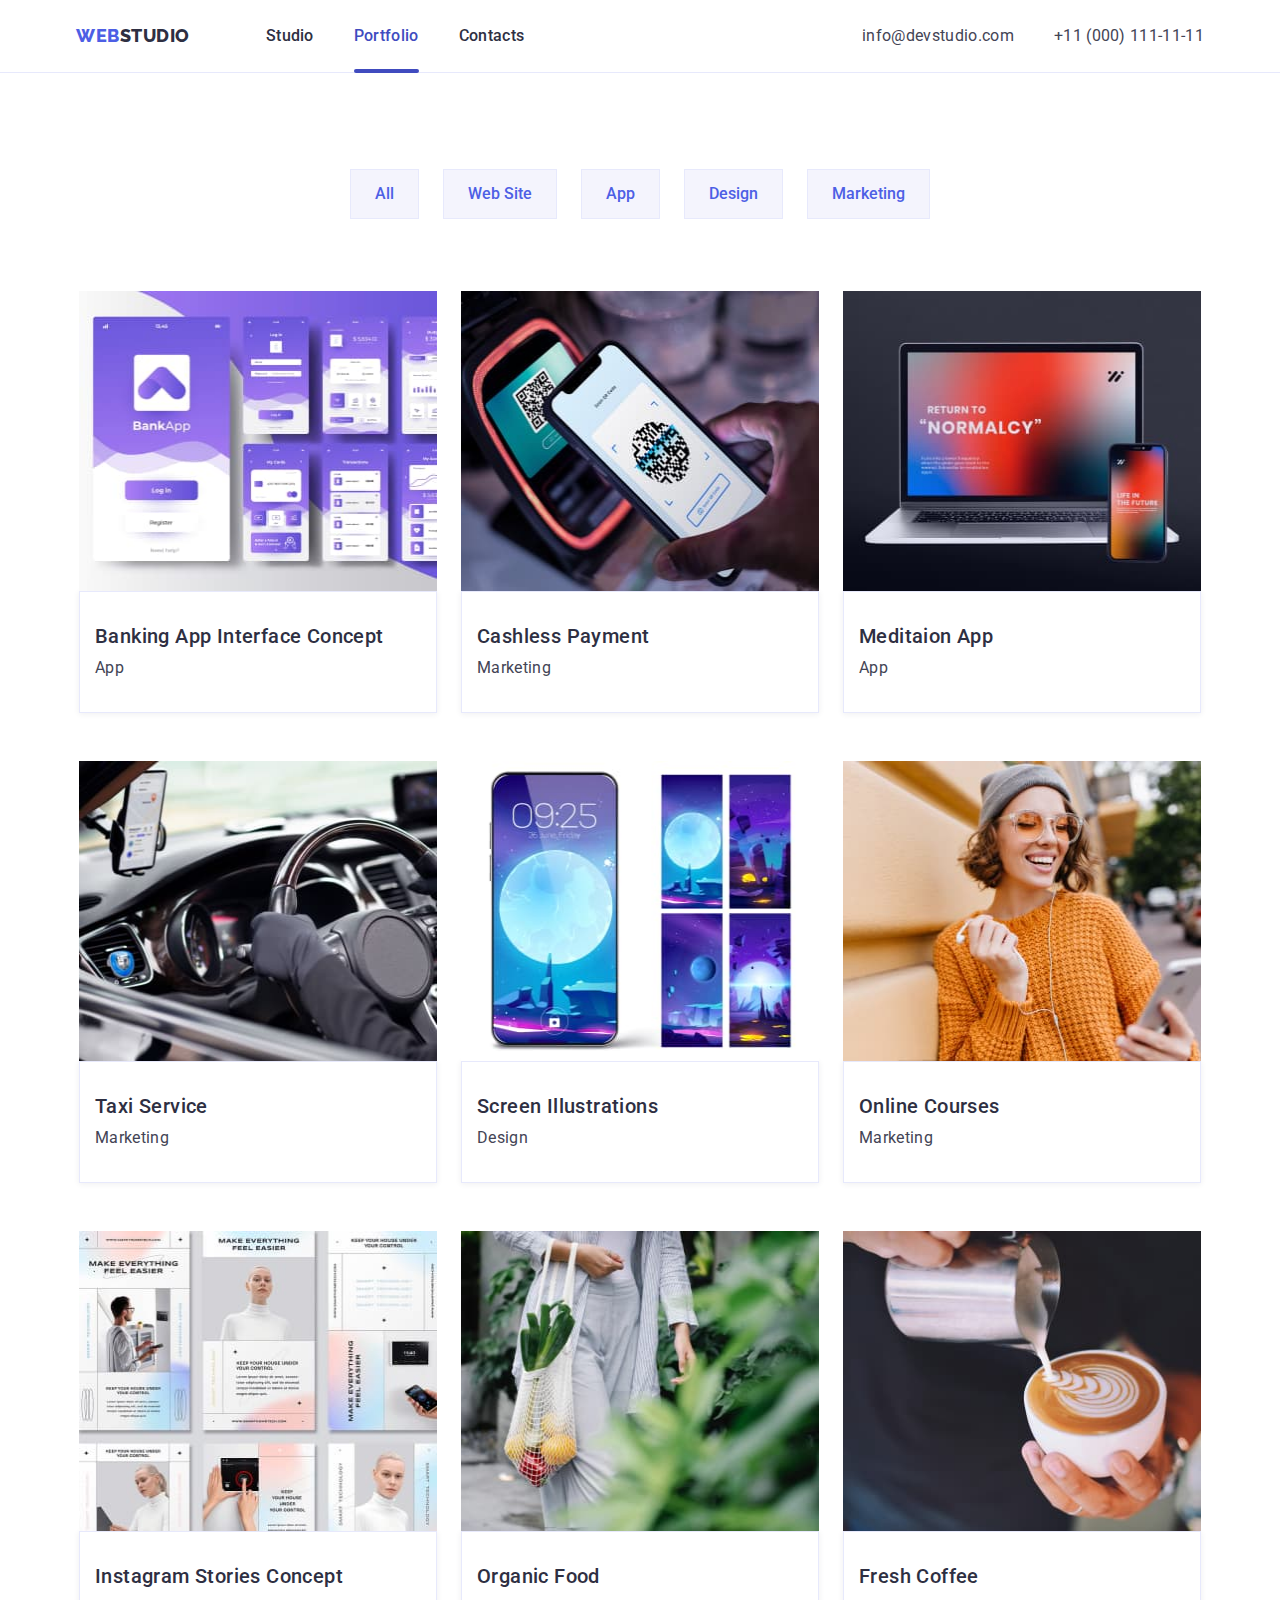
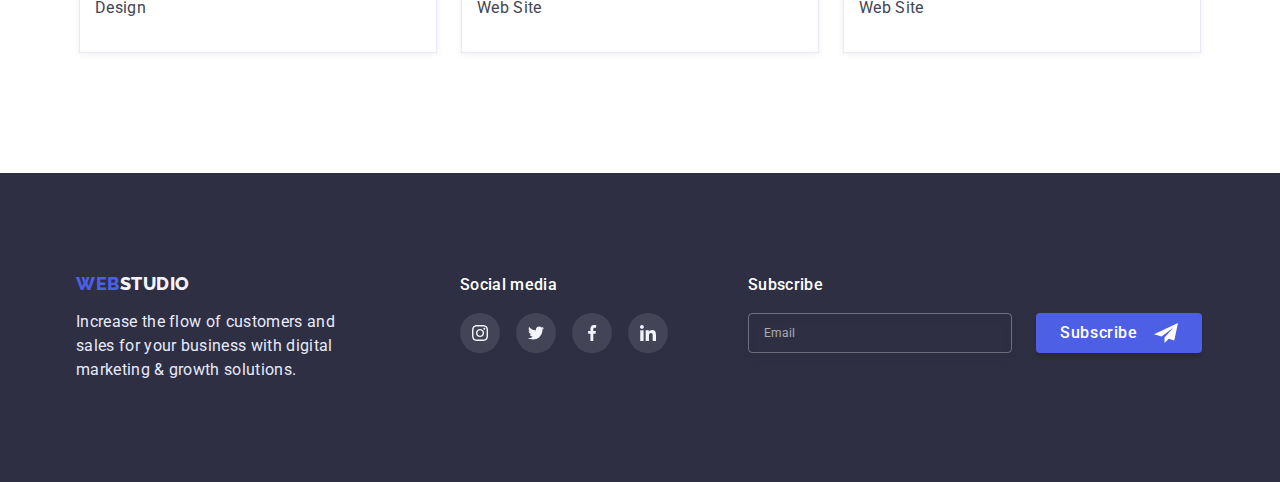
==== portfolio.html @ 73559b74 "modal window" ====
<!DOCTYPE html>
<html lang="en">
<head>
    <meta charset="UTF-8">
    <meta http-equiv="X-UA-Compatible" content="IE=edge">
    <meta name="viewport" content="width=device-width, initial-scale=1.0">
    <title>Document</title>
    <link rel="preconnect" href="https://fonts.googleapis.com"><link rel="preconnect" href="https://fonts.gstatic.com" crossorigin><link href="https://fonts.googleapis.com/css2?family=Raleway:wght@800&family=Roboto:wght@400;500;700;900&display=swap" rel="stylesheet">
    <link rel="stylesheet" href="https://cdn.jsdelivr.net/npm/modern-normalize@1.1.0/modern-normalize.min.css">
    <link rel="stylesheet" href="css/style.css">
</head>
<body>
    <!--HEADER-->
    <header class="page-header">
        <div class="container page-header-container">
            <nav class="page-nav">
                <a class="logo logo-header link" href="./index.htm">
                    <p class="logo-text-part-one">Web<span class="logo-text-part-two-theme-light">Studio</span></p>
                </a>
                <ul class="menu list">
                    <li class="menu-item">
                        <a class="menu-link link" href="index.html">Studio</a></li>
                    <li class="menu-item">
                        <a class="memu-link-active menu-link link" href="">Portfolio</a></li>
                    <li class="menu-item">
                        <a class="menu-link link" href="">Contacts</a></li>
                </ul>
            </nav>
            <ul class="contact list">
                <li class="contact-item">
                    <a class="contact-link link" href="mailto:info@devstudio.com">info@devstudio.com</a></li>
                <li class="contact-item">
                    <a class="contact-link link" href="tel:+110001111111">+11 (000) 111-11-11</a></li>
            </ul>
        </div>
    </header>
    <!--PORTFOLIO-->
    <main>
        <section class="portfolio">      
            <div class="container">
                <h2 class="visually-hidden heading">Portfolio</h2>
                <ul class="filtres employees list">
                    <li class="employees-card-filtres">
                        <button class="btn filtres-btn" type="button">All</button>
                    </li>
                    <li class="employees-card-filtres">
                        <button class="btn filtres-btn" type="button">Web Site</button>
                    </li>
                    <li class="employees-card-filtres">
                        <button class="btn filtres-btn" type="button">App</button>
                    </li>
                    <li class="employees-card-filtres">
                        <button class="btn filtres-btn" type="button">Design</button>
                    </li>
                    <li class="employees-card-filtres">
                        <button class="btn filtres-btn" type="button">Marketing</button>
                    </li>
                </ul>       
                <ul class="employees wrap-card-portfolio list">
                    <li class="employees-card">
                        <a class="link portfolio-card-link" href="">
                            <div class="portfolio-card-img-wrapper">
                                <img
                            src="./images/portfolio/banking-app-interface-concept.jpg" 
                            alt="Multiple screens of the banking application interface"
                            width="358"
                            height="300">
                                <p class="overlay text-center text-theme-dark text-body">14 Stylish and User-Friendly App Design Concepts · Task Manager App · Calorie Tracker App · Exotic Fruit Ecommerce App · Cloud Storage App</p>
                            </div>                            
                            <div class="employees-card-content-wraper portfolio-card-content-wraper">
                                <h3 class="subtitle-link subtitle">Banking App Interface Concept</h3>
                                <p class="text-body">App</p>    
                            </div>    
                        </a>                        
                    </li>
                    <li class="employees-card">
                        <a class="link portfolio-card-link" href="">
                            <div class="portfolio-card-img-wrapper">
                                <img
                            src="./images/portfolio/cashless-payment.jpg" 
                            alt="Qr-code payment with mobile phone approach"
                            width="358"
                            height="300">
                                <p class="overlay text-center text-theme-dark text-body">14 Stylish and User-Friendly App Design Concepts · Task Manager App · Calorie Tracker App · Exotic Fruit Ecommerce App · Cloud Storage App</p>
                            </div>                            
                            <div class="employees-card-content-wraper portfolio-card-content-wraper">
                                <h3 class="subtitle-link subtitle">Cashless Payment</h3>
                                <p class="text-body">Marketing</p>
                            </div>    
                        </a>                                  
                    </li>
                    <li class="employees-card">
                        <a class="link portfolio-card-link" href="">
                            <div class="portfolio-card-img-wrapper">
                                <img
                            src="./images/portfolio/meditaion-app.jpg" 
                            alt="Meditation app on laptop and moale screens"
                            width="358"
                            height="300">
                                <p class="overlay text-center text-theme-dark text-body">14 Stylish and User-Friendly App Design Concepts · Task Manager App · Calorie Tracker App · Exotic Fruit Ecommerce App · Cloud Storage App</p>
                            </div>                            
                            <div class="employees-card-content-wraper portfolio-card-content-wraper">
                                <h3 class="subtitle-link subtitle">Meditaion App</h3>
                                <p class="text-body">App</p>
                            </div>    
                        </a>                         
                </li>
                    <li class="employees-card">
                        <a class="link portfolio-card-link" href="">
                            <div class="portfolio-card-img-wrapper">
                                <img
                            src="./images/portfolio/taxi-service.jpg" 
                            alt="The driver behind the wheel and the mobile app"
                            width="358"
                            height="300">
                                <p class="overlay text-center text-theme-dark text-body">14 Stylish and User-Friendly App Design Concepts · Task Manager App · Calorie Tracker App · Exotic Fruit Ecommerce App · Cloud Storage App</p>
                            </div>                            
                            <div class="employees-card-content-wraper portfolio-card-content-wraper">
                                <h3 class="subtitle-link subtitle">Taxi Service</h3>
                                <p class="text-body">Marketing</p>
                            </div>    
                        </a>                                      
                    </li>
                    <li class="employees-card">
                        <a class="link portfolio-card-link" href="">
                            <div class="portfolio-card-img-wrapper">
                                <img
                            src="./images/portfolio/screen-illustrations.jpg" 
                            alt="A mockup of a mobile phone and four screens with screensavers"
                            width="358"
                            height="300">
                                <p class="overlay text-center text-theme-dark text-body">14 Stylish and User-Friendly App Design Concepts · Task Manager App · Calorie Tracker App · Exotic Fruit Ecommerce App · Cloud Storage App</p>
                            </div>                            
                            <div class="employees-card-content-wraper portfolio-card-content-wraper">
                                <h3 class="subtitle-link subtitle">Screen Illustrations</h3>
                                <p class="text-body">Design</p>
                            </div>    
                        </a>                                 
                    </li>
                    <li class="employees-card">
                        <a class="link portfolio-card-link" href="">
                            <div class="portfolio-card-img-wrapper">
                                <img
                            src="./images/portfolio/online-courses.jpg" 
                            alt="girl in headphones "
                            width="358"
                            height="300">
                                <p class="overlay text-center text-theme-dark text-body">14 Stylish and User-Friendly App Design Concepts · Task Manager App · Calorie Tracker App · Exotic Fruit Ecommerce App · Cloud Storage App</p>
                            </div>                            
                            <div class="employees-card-content-wraper portfolio-card-content-wraper">
                                <h3 class="subtitle-link subtitle">Online Courses</h3>
                                <p class="text-body">Marketing</p>
                            </div>    
                        </a>                                    
                    </li>
                    <li class="employees-card">
                        <a class="link portfolio-card-link" href="">
                            <div class="portfolio-card-img-wrapper">
                                <img
                            src="./images/portfolio/instagram-stories-concept.jpg" 
                            alt="Multiple screens of instagram storits of smart technologies"
                            width="358"
                            height="300">
                                <p class="overlay text-center text-theme-dark text-body">14 Stylish and User-Friendly App Design Concepts · Task Manager App · Calorie Tracker App · Exotic Fruit Ecommerce App · Cloud Storage App</p>
                            </div>                            
                            <div class="employees-card-content-wraper portfolio-card-content-wraper">
                                <h3 class="subtitle-link subtitle">Instagram Stories Concept</h3>
                                <p class="text-body">Design</p>
                            </div>    
                        </a>                              
                    </li>
                    <li class="employees-card">
                        <a class="link portfolio-card-link" href="">
                            <div class="portfolio-card-img-wrapper">
                                <img
                            src="./images/portfolio/organic-food.jpg" 
                            alt="A women carries fruit in a bag"
                            width="358"
                            height="300">
                                <p class="overlay text-center text-theme-dark text-body">14 Stylish and User-Friendly App Design Concepts · Task Manager App · Calorie Tracker App · Exotic Fruit Ecommerce App · Cloud Storage App</p>
                            </div>                            
                            <div class="employees-card-content-wraper portfolio-card-content-wraper">
                                <h3 class="subtitle-link subtitle">Organic Food</h3>
                                <p class="text-body">Web Site</p>
                            </div>    
                        </a>                                       
                    </li>
                    <li class="employees-card">
                        <a class="link portfolio-card-link" href="">
                            <div class="portfolio-card-img-wrapper">
                                <img
                            src="./images/portfolio/fresh-coffee.jpg" 
                            alt="A man pours milk in a coffe"
                            width="358"
                            height="300">
                                <p class="overlay text-center text-theme-dark text-body">14 Stylish and User-Friendly App Design Concepts · Task Manager App · Calorie Tracker App · Exotic Fruit Ecommerce App · Cloud Storage App</p>
                            </div>                            
                            <div class="employees-card-content-wraper portfolio-card-content-wraper">
                                <h3 class="subtitle-link subtitle">Fresh Coffee</h3>
                                <p class="text-body">Web Site</p>
                            </div>    
                        </a>                                  
                    </li>
                </ul>
            </div>
        </section>          
    </main>
    <!--FOOTER-->
    <footer class="footer">
        <div class="container footer-wrap">
            <div class="footer-part-one">
                <a class="logo link" href="./index.html">
                    <p class="logo-text-part-one">Web<span class="logo-text-part-two-theme-dark">Studio</span></p>
                </a>
                <p class="text-footer text-theme-dark text-body">Increase the flow of customers and sales for your business with digital marketing & growth solutions.</p>
            </div>
            <div class="footer-part-two">
                <h4 class="subtitle-footer">Social media</h4>
                <ul class="social-list list">
                    <li class="social-list-item">
                        <a href="" class="social-list-link-dark">
                            <svg class="social-list-icon" width="16" height="16">
                                <use href="./images/icons.svg#icon-instagram"></use>
                            </svg>
                        </a>
                    </li>
                    <li class="social-list-item">
                        <a href="" class="social-list-link-dark">
                            <svg class="social-list-icon" width="16" height="16">
                                <use href="./images/icons.svg#icon-twitter"></use>
                            </svg>
                        </a>
                    </li>
                    <li class="social-list-item">
                        <a href="" class="social-list-link-dark">
                            <svg class="social-list-icon" width="16" height="16">
                                <use href="./images/icons.svg#icon-facebook"></use>
                            </svg>
                        </a>
                    </li>
                    <li class="social-list-item">
                        <a href="" class="social-list-link-dark">
                            <svg class="social-list-icon" width="16" height="16">
                                <use href="./images/icons.svg#icon-linkedin"></use>
                            </svg>
                        </a>
                    </li>
                </ul>
            </div>
            <div class="footer-part-three">
                <h4 class="subtitle-footer">Subscribe</h4>
                <div class="footer-part-three-wrap">
                    <label class="footer-field">
                        <span class="footer-input-desc">Email</span>               
                        <span class="footer-input-wrap">
                            <input 
                            type="email" 
                            name="user_email" 
                            class="text-theme-dark text-body footer-input"
                            pattern="[a-zA-Z0-9]+@[a-zA-Z0-9]+\.[a-zA-Z0-9]+$"
                            />           
                        </span>            
                    </label>
                    <button type="submit" class="modal-btn-footer">Subscribe
                        <svg class="footer-btn-icon" width="24" height="24">
                            <use href="./images/icons.svg#icon-icon-telegram"></use>
                        </svg>
                    </button> 
                </div>
            </div>
        </div>  
    </footer>
</body>
</html>
---- css/style.css ----
:root{ 
    --accent-color: #4d5fe5; 
    --accent-color-hover: #404BBF;
    --primary-text-color-theme-light: #2e2f42;
    --primary-text-color-theme-dark:#ffff;
    --secondary-text-color-theme-light: #434455;
    --secondary-text-color-theme-dark: #e7e9fc;    
    --background-color-body-theme-light: #ffff;
    --background-color-body-theme-dark:#2E2F42;
    --additiomal-color: #F4F4FD;
    --timing-function: 250ms cubic-bezier(0.4, 0, 0.2, 1)
}
body{
    font-family: 'Roboto', sans-serif;
    color: var(--primary-text-color-theme-light);
    background-color: var(--background-color-body-theme-light);
}
h1,
h2,
h3,
h4,
p{
    margin-top: 0;
    margin-bottom: 0;
}
ol,
ul{
    margin-top: 0;
    margin-bottom: 0;
    padding-left: 0;
}
img{
    display: block;
}
button{
    cursor: pointer;
}
.list {
    list-style: none;
}
.link{
    text-decoration: none;
    color: none;
}
.container{
    width: 1158px;
    margin-left: auto;
    margin-right: auto;
    padding-left: 15px;
    padding-right: 15px;
}
.section{
    padding-top: 120px;
    padding-bottom: 120px;
}
.visually-hidden {
    position: absolute;
    width: 1px;
    height: 1px;
    margin: -1px;
    border: 0;
    padding: 0;
    white-space: nowrap;
    clip-path: inset(100%);
    clip: rect(0 0 0 0);
    overflow: hidden;
  }
/*==========COMPONENTS==========*/
.title{
    width: 496px;
    font-size: 56px;  
    line-height: 1.07;
    letter-spacing: 0.02em;
    color: var(--primary-text-color-theme-dark);
    margin-right: auto;
    margin-left: auto;
    text-align: center;
    margin-bottom: 48px;    
}
.heading{
    font-size: 36px;
    line-height: 1.11;
    letter-spacing: 0.02em;
    text-transform: capitalize;
    margin-bottom: 72px;    
}
.subtitle{
    font-weight: 500;
    font-size: 20px;
    line-height: 1.2;
    letter-spacing: 0.02em;
    margin-bottom: 8px;        
}
.subtitle-link{
    color: var(--primary-text-color-theme-light);
}
.subtitle-footer{
    font-weight: 500;
    font-size: 16px;
    line-height: 1.5;
    letter-spacing: 0.02em;
    color: var(--primary-text-color-theme-dark);
    margin-bottom: 16px; 
}
.text-body{
    font-size: 16px;
    line-height: 1.5;
    letter-spacing: 0.02em;
    color: var(--secondary-text-color-theme-light); 
}
.text-center{
    text-align: center;
}
/*logo*/
.logo-text-part-one{
    font-family: 'Raleway';
    font-weight: 800;
    font-size: 18px;
    line-height: 1.17;
    letter-spacing: 0.03em;
    text-transform: uppercase;
    color: var(--accent-color);
}
.logo-text-part-two-theme-light{
    color: var(--primary-text-color-theme-light);
}
.logo-text-part-two-theme-dark{
    color: var(--additiomal-color)
}
/*/logo*/

/*==========EMPLOYEES==========*/
.employees{
    display: flex;
    flex-wrap: wrap;  
    justify-content: center;
}
.employees-card-content-wraper{
    padding-top: 32px;
    padding-bottom: 32px;
    padding-left: 15px;
    padding-right: 15px;
    border: 1px solid #E7E9FC;;
    box-shadow: 0px 1px 6px rgba(46, 47, 66, 0.08); 
}
.employees-card-advantades:not(:nth-child(4n)){
    margin-right: 24px;    
}
.employees-card-advantades{
    width: 264px;    
    /*flex-basis: calc((100%-48px)/4);*/
}
.employees-card:not(:nth-child(3n)){
    margin-right: 24px;
}
.employees-card:not(:nth-last-child(-n+3)){
    margin-bottom: 48px;
}
.employees-card-filtres:not(:nth-child(5n)){
    margin-right: 24px;
}
.employees-card-four:not(:nth-child(4n)){
    margin-right: 24px;
}
.employees-card-four{
   /* flex-basis: calc((100%-40px)/4);*/
    background: var(--background-color-body-theme-light);
    box-shadow: 0px 1px 6px rgba(46, 47, 66, 0.08), 0px 1px 1px rgba(46, 47, 66, 0.16), 0px 2px 1px rgba(46, 47, 66, 0.08);
    border-radius: 0px 0px 4px 4px;
}
/*==========EMPLOYEES==========*/
/*==========HEADER==========*/
.page-header{   
    padding-top: 24px;
    padding-bottom: 24px;
    border-bottom: 1px solid var(--secondary-text-color-theme-dark);
}
.page-header-container{
    display: flex;
    align-items: center;
}
.page-nav{
    display: flex;
    align-items: center;
}
.logo-header{
    margin-right: 76px;
}
.menu{
    display: flex;
}
.menu-item:not(:last-child){
    margin-right: 40px;
}
.menu-link{
    position: relative;
    font-weight: 500;
    font-size: 16px;
    line-height: 1.5;
    letter-spacing: 0.02em;  
    color: var(--primary-text-color-theme-light); 
    transition: color var(--timing-function);  
}
.memu-link-active{
    color: var(--accent-color-hover);
}
.menu-link:hover,
.menu-link:focus{
    color: var(--accent-color-hover);
}
.menu-link::after,
.memu-link-active::after{
    content: "";
    position: absolute;
    left: 0;
    bottom:-28px; 
    display: block;
    width: 100%;
    height: 4px;
    background-color: var(--accent-color-hover);
    border-radius: 2px;   
}
.menu-link::after{
    opacity: 0;
    transition: opacity var(--timing-function);  
}
.memu-link-active::after{
    opacity: 1;
}

.menu-link:hover::after,
.menu-link:focus::after{
    opacity: 1;   
}
.contact{
    display: flex;
    margin-left: auto;
}
.contact-item:not(:last-child){
    margin-right: 40px;    
}
.contact-link{
    font-weight: 400;
    font-size: 16px;
    line-height: 0.5;
    letter-spacing: 0.02em;
    color: var(--secondary-text-color-theme-light);
    cursor: default;
    transition: color var(--timing-function);
}
.contact-link:hover,
.contact-link:focus{
    color: var(--accent-color-hover);
}
/*==========/HEADER==========*/
/*==========HERO==========*/
.hero-content-wrapper{
    max-width: 1440px;
    margin-left: auto;
    margin-right: auto;
    background: #2E2F42;
    padding-top: 188px;
    padding-bottom: 188px;
    background-image:linear-gradient(rgba(46, 47, 66, 0.7),rgba(46, 47, 66, 0.7)),  url("../images/hero/people-office.jpg");
    background-repeat: no-repeat;
    background-position: center;
    background-size: cover;
}
.modal-btn{
    font-weight: 500;
    font-size: 16px;
    line-height: 1.07;
    width: 169px;
    height: 56px;
    line-height: 1.5;
    letter-spacing: 0.04em;
    color: var(--primary-text-color-theme-dark);
    background: var(--accent-color);
    box-shadow: 0px 4px 4px rgba(0, 0, 0, 0.15);
    border-radius: 4px;
    margin:0 auto;
    display: block; 
    border: none;
    transition: background-color var(--timing-function)
}
.modal-btn:hover,
.modal-btn:focus{
    background-color: var(--accent-color-hover);  
}
/*==========/HERO SECTION==========*/
/*==========ADVANTADES==========*/
.thumb{
    width: 264px;
    height: 112px;
    display: flex;
    align-items: center;
    justify-content: center; 
    background: var(--additiomal-color);
    border-radius: 4px;
    margin-bottom: 8px;
}
/*==========/ADVANTADES==========*/
/*==========SERVICES==========*/
.services{
    padding-bottom: 120px;
}
/*==========/SERVISES========*/
/*==========TEAM==========*/
.team{
    background: var(--additiomal-color);
}
.employees-position{   
    margin-bottom: 8px;
}
.social-list{
    display: flex;
    justify-content: space-between;   
}
.social-list-link{
    display: flex;
    justify-content: center;
    align-items: center;
    width: 40px;
    height: 40px;
    border-radius: 50%;
    background-color: var(--accent-color);
    transition: background-color var(--timing-function);
}
.social-list-link:hover,
.social-list-link:focus{
    background-color: var(--accent-color-hover);
}
.social-list-icon{
    fill: var(--additiomal-color);
}
/*==========/TEAМ=====*/
/*==========CUSTOMERS==========*/
.customers-list{
    display: flex;
    justify-content: center;
    gap: 24px;
}
.customers-list-link{
    display: flex;
    justify-content: center;
    align-items: center;
    width: 168px;
    height: 88px;
    fill: #8E8F99;    
    border: 1px solid #8E8F99;
    border-radius: 4px;
    transition: border var(--timing-function), fill var(--timing-function);
}
.customers-list-link:hover,
.customers-list-link:focus{
    border: 1px solid var(--accent-color-hover);
    fill: #404BBF;
}
/*==========/CUSTOMERS==========*/
/*==========FOOTER=======*/
.footer{
    color: var(--secondary-text-color-theme-dark);
    padding-top: 100px ;
    padding-bottom: 100px;
    background-color: var(--background-color-body-theme-dark);
}
.footer-wrap{
    display: flex;
}
.footer-part-one{
    width: 264px;
    margin-right: 120px; 
}
.text-footer{
    margin-top: 16px; 
}
.footer-part-two{
    width: 208px; 
    margin-right: 80px;
}
.text-theme-dark{
    color: var(--secondary-text-color-theme-dark);
}
.social-list-link-dark{
    display: flex;
    justify-content: center;
    align-items: center;
    width: 40px;
    height: 40px;
    border-radius: 50%;
    background: rgba(255, 255, 255, 0.1);
    transition: background-color var(--timing-function);
}
.social-list-link-dark:hover,
.social-list-link-dark:focus{
    background-color: #31D0AA;
}
.footer-part-three-wrap{
    display: flex;
    align-items: center;
    position: relative;

   


}
.footer-input-wrap{
    margin-right: 24px;

}
.footer-input-desc{
    position: absolute;
    top: 50%;
    left: 16px;
    transform: translate(0,-50%);
    font-size: 12px;
    line-height: 24px;
    color: rgba(255, 255, 255, 0.6);


}
.footer-input{
    width: 264px;
    height: 40px;
    border: 1px solid rgba(255, 255, 255, 0.3);
    filter: drop-shadow(0px 4px 4px rgba(0, 0, 0, 0.15));
    border-radius: 4px;
    background-color: transparent; 
    transition: border-color var(--timing-function);
    padding: 0 16px;
    outline: none;
 
}
.footer-input:focus
{
   
    border-color: var(--accent-color);
}

.modal-btn-footer{
    font-weight: 500;
    font-size: 16px;
    line-height: 1.07;
    padding: 8px 24px;
 
    line-height: 1.5;
    letter-spacing: 0.04em;
    color: var(--primary-text-color-theme-dark);
    background: var(--accent-color);
    box-shadow: 0px 4px 4px rgba(0, 0, 0, 0.15);
    border-radius: 4px;
    margin:0 auto;
    display: flex;
    align-items: center;
    gap: 16px; 
    border: none;
    transition: background-color var(--timing-function);

    

}




.modal-btn-footer:hover,
.modal-btn-footer:focus{
    background-color: var(--accent-color-hover);  
}

/*==========/FOOTER==========*/
/*==========PORTFOLIO=======*/
.portfolio{
    padding-top: 96px;
    padding-bottom: 120px;
}
.portfolio-card-link{ 
    display: block;
    width: 100%;
    height: 100%;
    background: var(--background-color-body-theme-light);
    transition: box-shadow var(--timing-function);  
}
.portfolio-card-link:hover,
.portfolio-card-link:focus{    
    box-shadow: 0px 1px 6px rgba(46, 47, 66, 0.08), 0px 1px 1px rgba(46, 47, 66, 0.16), 0px 2px 1px rgba(46, 47, 66, 0.08);
}
.portfolio-card-img-wrapper{
    position: relative;
    overflow: hidden;
}
.overlay{
    position: absolute;
    top: 0;
    left: 0;
    background-color: var(--accent-color);
    width: 100%;
    height: 100%;
    overflow-y: scroll;
    transform: translate(0,100%);
    transition: transform 500ms cubic-bezier(0.4, 0, 0.2, 1);
    padding: 40px 32px;
}
.portfolio-card-link:hover .overlay,
.portfolio-card-link:focus .overlay{
    transform: translate(0,0);
}
/*==========/PORTFOLIO=======*/
/*==========PORTFOLIO FILTRES=======*/
.filtres{   
    margin-bottom: 72px; 
}
.filtres-btn{
    color: var(--accent-color);
    font-weight: 500;
    font-size: 16px;
    line-height: 1.5;
    background: var(--additiomal-color);
    border: 1px solid var(--secondary-text-color-theme-dark); 
    padding: 12px 24px;
    transition: color var(--timing-function), background-color var(--timing-function), box-shadow var(--timing-function);
}
.filtres-btn:hover,
.filtres-btn:focus{
    color: var(--primary-text-color-theme-dark);
    background-color: var(--accent-color-hover);
    box-shadow: 0px 3px 1px rgba(0, 0, 0, 0.1), 0px 2px 1px rgba(0, 0, 0, 0.08), 0px 2px 2px rgba(0, 0, 0, 0.12);    
}
/*==========/PORTFOLIO FILTRES========*/
/*==========MODAL WINDOV/==========*/
.backdrop{
    position: fixed;
    top: 0;
    left: 0;
    z-index: 100;
    width: 100%;
    height: 100%;
    background-color: rgba(46, 47, 66, 0.4);
    transition: opacity 500ms cubic-bezier(0.4, 0, 0.2, 1), visibility 500ms cubic-bezier(0.4, 0, 0.2, 1);
}
.backdrop.is-hidden{
    opacity: 0;
    visibility: hidden;
    pointer-events: none;
}
.modal{
    position: absolute;
    top: 50%;
    left: 50%;
    transform: translate(-50%, -50%);
    width: 408px;
   
    background: #FCFCFC;
    box-shadow: 0px 1px 1px rgba(0, 0, 0, 0.14), 0px 1px 3px rgba(0, 0, 0, 0.12), 0px 2px 1px rgba(0, 0, 0, 0.2);
    border-radius: 4px;
    transition: transform var(--timing-function);
    padding: 24px;
}
.modal-close-btn{
    position: absolute;
    top: 24px;
    right: 24px;
    display: flex;
    justify-content: center;
    align-items: center;
    width: 24px;
    height: 24px;
    border-radius: 50%;
    background-color: #E7E9FC;
    border: 1px solid rgba(0, 0, 0, 0.1);
    padding: 0;
    transition: background-color var(--timing-function), fill var(--timing-function);
}
.modal-close-btn:hover,
.modal-close-btn:focus{
    background-color: var(--accent-color-hover);
}
.modal-close-btn-icon{
    transition: fill var(--timing-function);
}
.modal-close-btn:hover .modal-close-btn-icon,
.modal-close-btn:focus .modal-close-btn-icon{
    fill: var(--primary-text-color-theme-dark);
}
/*==========MODAL WINDOV/==========*/
/*==========MODAL FORM/==========*/
.form-title{
    margin-top: 48px;
    margin-bottom: 16px;
    font-size: 16px;
    line-height: 1.5;
    text-align: center;
    letter-spacing: 0.02em;
    color: var(--primary-text-color-theme-light)
}
.modal-form{
    display: flex;
    flex-direction: column;
    justify-content: center;
}
.modal-form-field{
    margin-bottom: 16px;

}
.modal-form-input-wrap{
    display: block;
    position: relative;

}
.modal-form-input-desc{
    display: block;
    font-size: 12px;
    line-height: 1.33; 
    letter-spacing: 0.04em;
    color: #8E8F99;
    margin-bottom: 4px; 
}
.modal-form-input{
    width: 100%;
    height: 40px;
    border: 1px solid rgba(33, 33, 33, 0.2);
    border-radius: 4px;
    padding-left: 38px;
    font-size: 16px;
    line-height: 1.5;
    letter-spacing: 0.02em;
    color: var(--secondary-text-color-theme-light);
    transition: border-color var(--timing-function); 

}


.modal-form-input-icon{
    position: absolute;
    top: 50%;
    left: 16px;
    transform: translate(0,-50%);
    transition: fill var(--timing-function);
}
.modal-form-input:focus{
    outline: none;
    border-color: var(--accent-color);
}
.modal-form-input:focus + .modal-form-input-icon{
    fill: var(--accent-color);

}
.modal-form-message{
    resize: none;
    width: 100%;
    height: 120px;
    padding: 8px 16px;
    font-size: 16px;
    line-height: 1.5;
    letter-spacing: 0.02em;
    color: var(--secondary-text-color-theme-light);
    border-radius: 4px;
    transition: border-color var(--timing-function);
}

.modal-form-message::placeholder{
    font-size: 12px;
    line-height: 1.33;
    letter-spacing: 0.04em;
    color: rgba(117, 117, 117, 0.5);
}
.modal-form-message:focus{
    outline: none;
    border-color: var(--accent-color);

}


.modal-form-chek-desc::before{ 
    display: block; 
    width: 16px;
    height: 16px;
    margin-right: 8px;
    border: 1.25px solid #2E2F42;
    border-radius: 2px;
    content: '';
    cursor: pointer;
    transition: fill var(--timing-function), background-color var(--timing-function), box-shadow var(--timing-function);

}
.modal-form-chek:checked + .modal-form-chek-desc::before{
 
   
   
    background-color: var(--accent-color);
    background-image: url(../images/vector.svg);
    background-repeat: no-repeat;
    background-position: center;
    background-size: cover;


}
/*.modal-form-chek:focus + .modal-form-chek-desc::before{
   
  opacity: ;
}*/
.modal-form-chek-desc{
    display: flex;
    align-items: center;
    font-size: 12px;
    line-height: 1.33;
    letter-spacing: 0.04em;
    color: #757575;
    margin-bottom: 24px;


}

.user-policy-link{
    color: var(--accent-color);
}
/*==========/MODAL FORM/==========*/
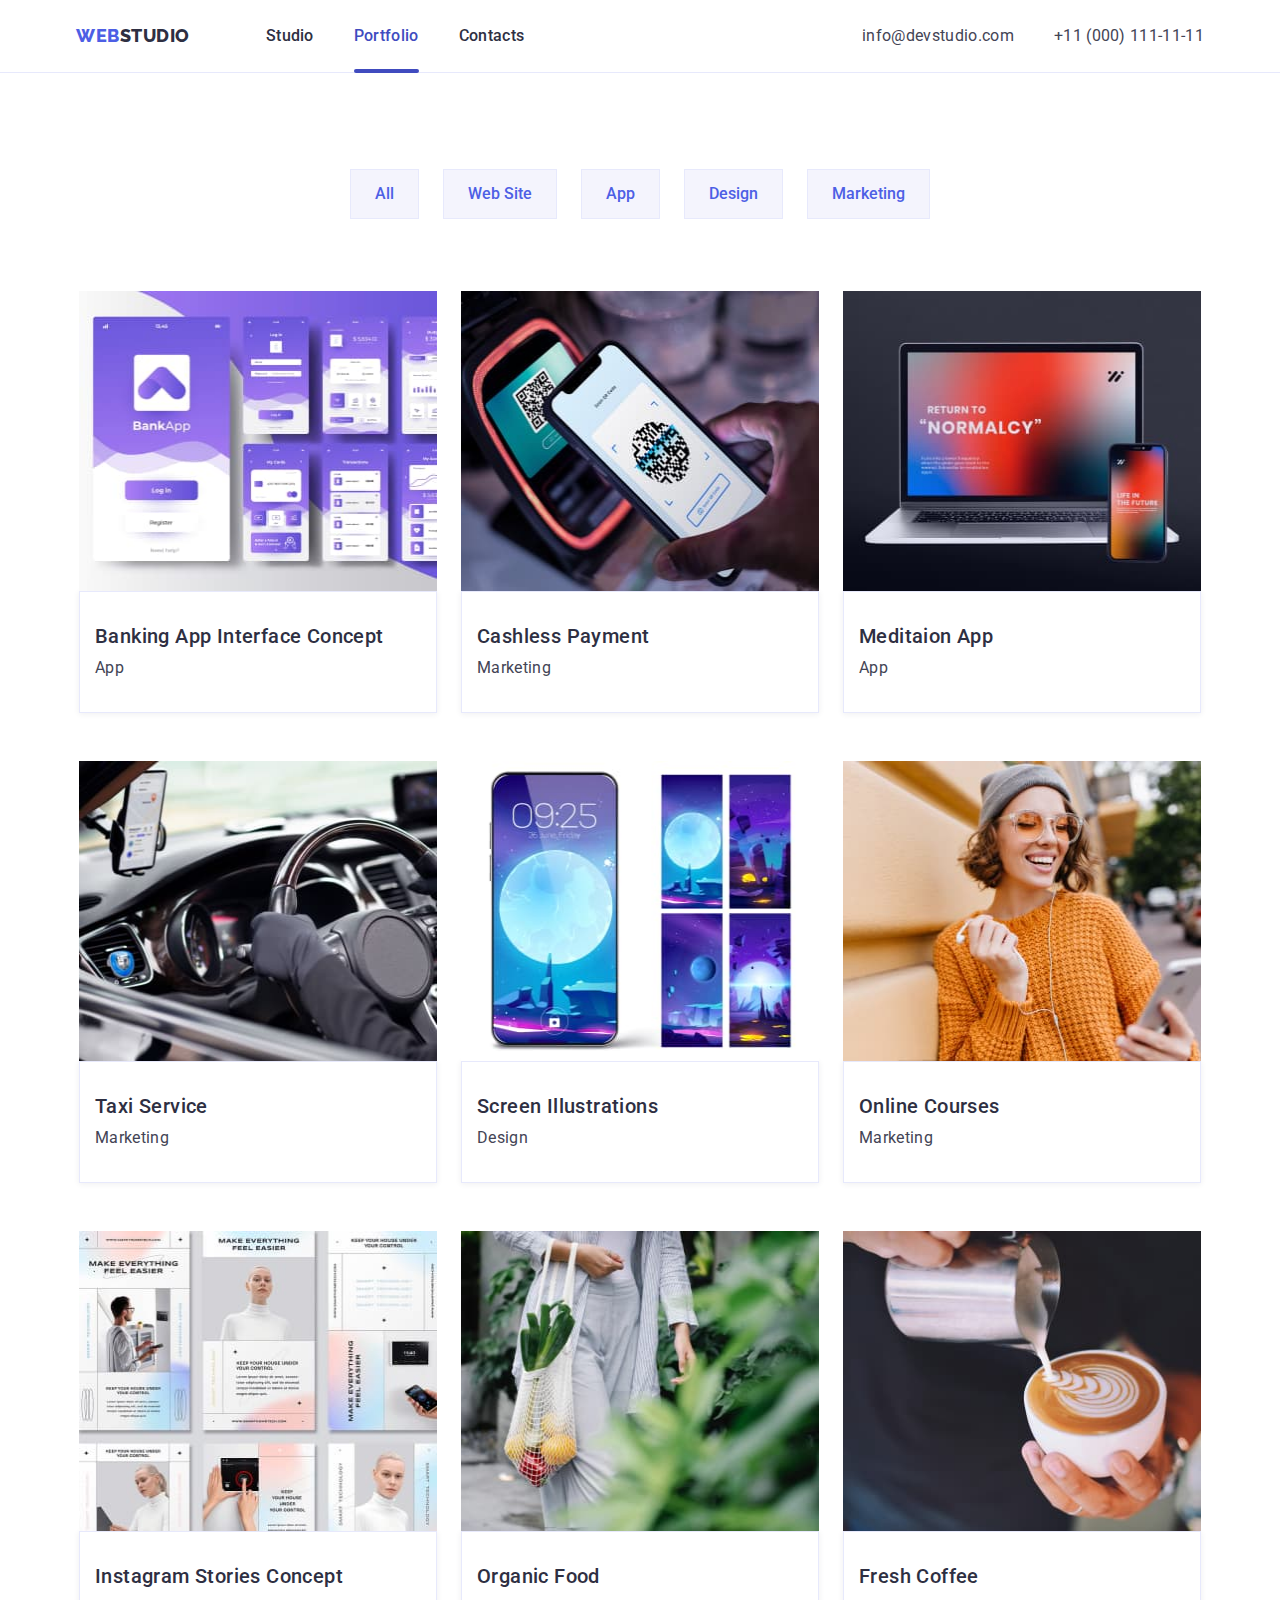
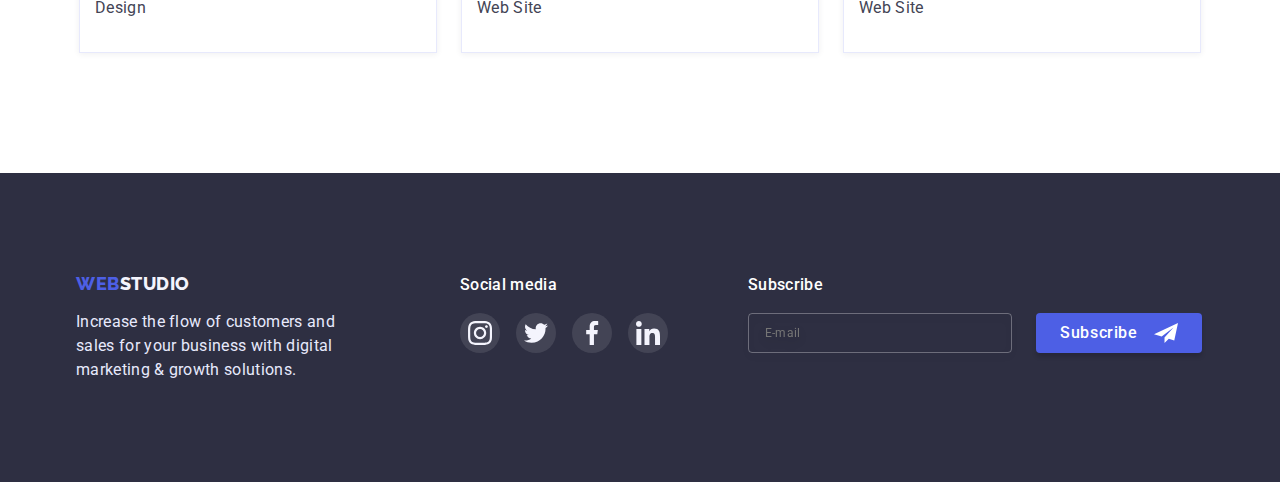
==== commit fe35e24c: "виправлення 2 07.02.02.23" ====
--- a/portfolio.html
+++ b/portfolio.html
@@ -205,8 +205,8 @@
             </div>
         </section>          
     </main>
-    <!--FOOTER-->
-    <footer class="footer">
+     <!--FOOTER-->
+     <footer class="footer">
         <div class="container footer-wrap">
             <div class="footer-part-one">
                 <a class="logo link" href="./index.html">
@@ -219,28 +219,28 @@
                 <ul class="social-list list">
                     <li class="social-list-item">
                         <a href="" class="social-list-link-dark">
-                            <svg class="social-list-icon" width="16" height="16">
+                            <svg class="social-list-icon" width="24" height="24">
                                 <use href="./images/icons.svg#icon-instagram"></use>
                             </svg>
                         </a>
                     </li>
                     <li class="social-list-item">
                         <a href="" class="social-list-link-dark">
-                            <svg class="social-list-icon" width="16" height="16">
+                            <svg class="social-list-icon" width="24" height="24">
                                 <use href="./images/icons.svg#icon-twitter"></use>
                             </svg>
                         </a>
                     </li>
                     <li class="social-list-item">
                         <a href="" class="social-list-link-dark">
-                            <svg class="social-list-icon" width="16" height="16">
+                            <svg class="social-list-icon" width="24" height="24">
                                 <use href="./images/icons.svg#icon-facebook"></use>
                             </svg>
                         </a>
                     </li>
                     <li class="social-list-item">
                         <a href="" class="social-list-link-dark">
-                            <svg class="social-list-icon" width="16" height="16">
+                            <svg class="social-list-icon" width="24" height="24">
                                 <use href="./images/icons.svg#icon-linkedin"></use>
                             </svg>
                         </a>
@@ -249,24 +249,24 @@
             </div>
             <div class="footer-part-three">
                 <h4 class="subtitle-footer">Subscribe</h4>
-                <div class="footer-part-three-wrap">
-                    <label class="footer-field">
-                        <span class="footer-input-desc">Email</span>               
-                        <span class="footer-input-wrap">
-                            <input 
-                            type="email" 
-                            name="user_email" 
-                            class="text-theme-dark text-body footer-input"
-                            pattern="[a-zA-Z0-9]+@[a-zA-Z0-9]+\.[a-zA-Z0-9]+$"
-                            />           
-                        </span>            
-                    </label>
-                    <button type="submit" class="modal-btn-footer">Subscribe
-                        <svg class="footer-btn-icon" width="24" height="24">
-                            <use href="./images/icons.svg#icon-icon-telegram"></use>
-                        </svg>
-                    </button> 
-                </div>
+                <form class="footer-form">                    
+                        <label class="footer-field">                           
+                            <span class="footer-input-wrap">
+                                <input 
+                                type="email" 
+                                name="user_email" 
+                                class="text-theme-dark text-body footer-input"
+                                placeholder="E-mail"
+                                pattern="[a-zA-Z0-9]+@[a-zA-Z0-9]+\.[a-zA-Z0-9]+$"
+                                />           
+                            </span>            
+                        </label>
+                        <button type="submit" class="modal-btn-footer">Subscribe
+                            <svg class="footer-btn-icon" width="24" height="24">
+                                <use href="./images/icons.svg#icon-icon-telegram"></use>
+                            </svg>
+                        </button>                    
+                </form>
             </div>
         </div>  
     </footer>
--- a/css/style.css
+++ b/css/style.css
@@ -285,7 +285,9 @@
 }
 .modal-btn:hover,
 .modal-btn:focus{
-    background-color: var(--accent-color-hover);  
+    background-color: var(--accent-color-hover);
+    box-shadow: 0px 4px 4px rgba(0, 0, 0, 0.15);
+
 }
 /*==========/HERO SECTION==========*/
 /*==========ADVANTADES==========*/
@@ -395,7 +397,7 @@
 .social-list-link-dark:focus{
     background-color: #31D0AA;
 }
-.footer-part-three-wrap{
+.footer-form{
     display: flex;
     align-items: center;
     position: relative;
@@ -408,7 +410,7 @@
     margin-right: 24px;
 
 }
-.footer-input-desc{
+/*.footer-input-desc{
     position: absolute;
     top: 50%;
     left: 16px;
@@ -418,7 +420,7 @@
     color: rgba(255, 255, 255, 0.6);
 
 
-}
+}*/
 .footer-input{
     width: 264px;
     height: 40px;
@@ -429,11 +431,10 @@
     transition: border-color var(--timing-function);
     padding: 0 16px;
     outline: none;
+    font-size: 12px;
  
 }
-.footer-input:focus
-{
-   
+.footer-input:focus{   
     border-color: var(--accent-color);
 }
 
@@ -441,8 +442,7 @@
     font-weight: 500;
     font-size: 16px;
     line-height: 1.07;
-    padding: 8px 24px;
- 
+    padding: 8px 24px; 
     line-height: 1.5;
     letter-spacing: 0.04em;
     color: var(--primary-text-color-theme-dark);
@@ -454,14 +454,8 @@
     align-items: center;
     gap: 16px; 
     border: none;
-    transition: background-color var(--timing-function);
-
-    
-
-}
-
-
-
+    transition: background-color var(--timing-function);  
+}
 
 .modal-btn-footer:hover,
 .modal-btn-footer:focus{
@@ -524,7 +518,8 @@
 .filtres-btn:focus{
     color: var(--primary-text-color-theme-dark);
     background-color: var(--accent-color-hover);
-    box-shadow: 0px 3px 1px rgba(0, 0, 0, 0.1), 0px 2px 1px rgba(0, 0, 0, 0.08), 0px 2px 2px rgba(0, 0, 0, 0.12);    
+    box-shadow: 0px 3px 1px rgba(0, 0, 0, 0.1), 0px 2px 1px rgba(0, 0, 0, 0.08), 0px 2px 2px rgba(0, 0, 0, 0.12);
+    border: 1px solid #E7E9FC;   
 }
 /*==========/PORTFOLIO FILTRES========*/
 /*==========MODAL WINDOV/==========*/
@@ -600,12 +595,10 @@
 }
 .modal-form-field{
     margin-bottom: 16px;
-
 }
 .modal-form-input-wrap{
     display: block;
     position: relative;
-
 }
 .modal-form-input-desc{
     display: block;
@@ -628,8 +621,6 @@
     transition: border-color var(--timing-function); 
 
 }
-
-
 .modal-form-input-icon{
     position: absolute;
     top: 50%;
@@ -643,8 +634,8 @@
 }
 .modal-form-input:focus + .modal-form-input-icon{
     fill: var(--accent-color);
-
-}
+}
+
 .modal-form-message{
     resize: none;
     width: 100%;
@@ -667,9 +658,7 @@
 .modal-form-message:focus{
     outline: none;
     border-color: var(--accent-color);
-
-}
-
+}
 
 .modal-form-chek-desc::before{ 
     display: block; 
@@ -681,24 +670,18 @@
     content: '';
     cursor: pointer;
     transition: fill var(--timing-function), background-color var(--timing-function), box-shadow var(--timing-function);
-
-}
-.modal-form-chek:checked + .modal-form-chek-desc::before{
- 
-   
-   
+}
+.modal-form-chek:checked + .modal-form-chek-desc::before{   
     background-color: var(--accent-color);
     background-image: url(../images/vector.svg);
     background-repeat: no-repeat;
     background-position: center;
     background-size: cover;
-
-
-}
-/*.modal-form-chek:focus + .modal-form-chek-desc::before{
-   
-  opacity: ;
-}*/
+}
+.modal-form-chek:focus + .modal-form-chek-desc::before{
+   box-shadow: 0 0 0 1px #FFFFFF, 0 0 0 2px #000000;
+  
+}
 .modal-form-chek-desc{
     display: flex;
     align-items: center;
@@ -707,9 +690,8 @@
     letter-spacing: 0.04em;
     color: #757575;
     margin-bottom: 24px;
-
-
-}
+}
+
 
 .user-policy-link{
     color: var(--accent-color);
